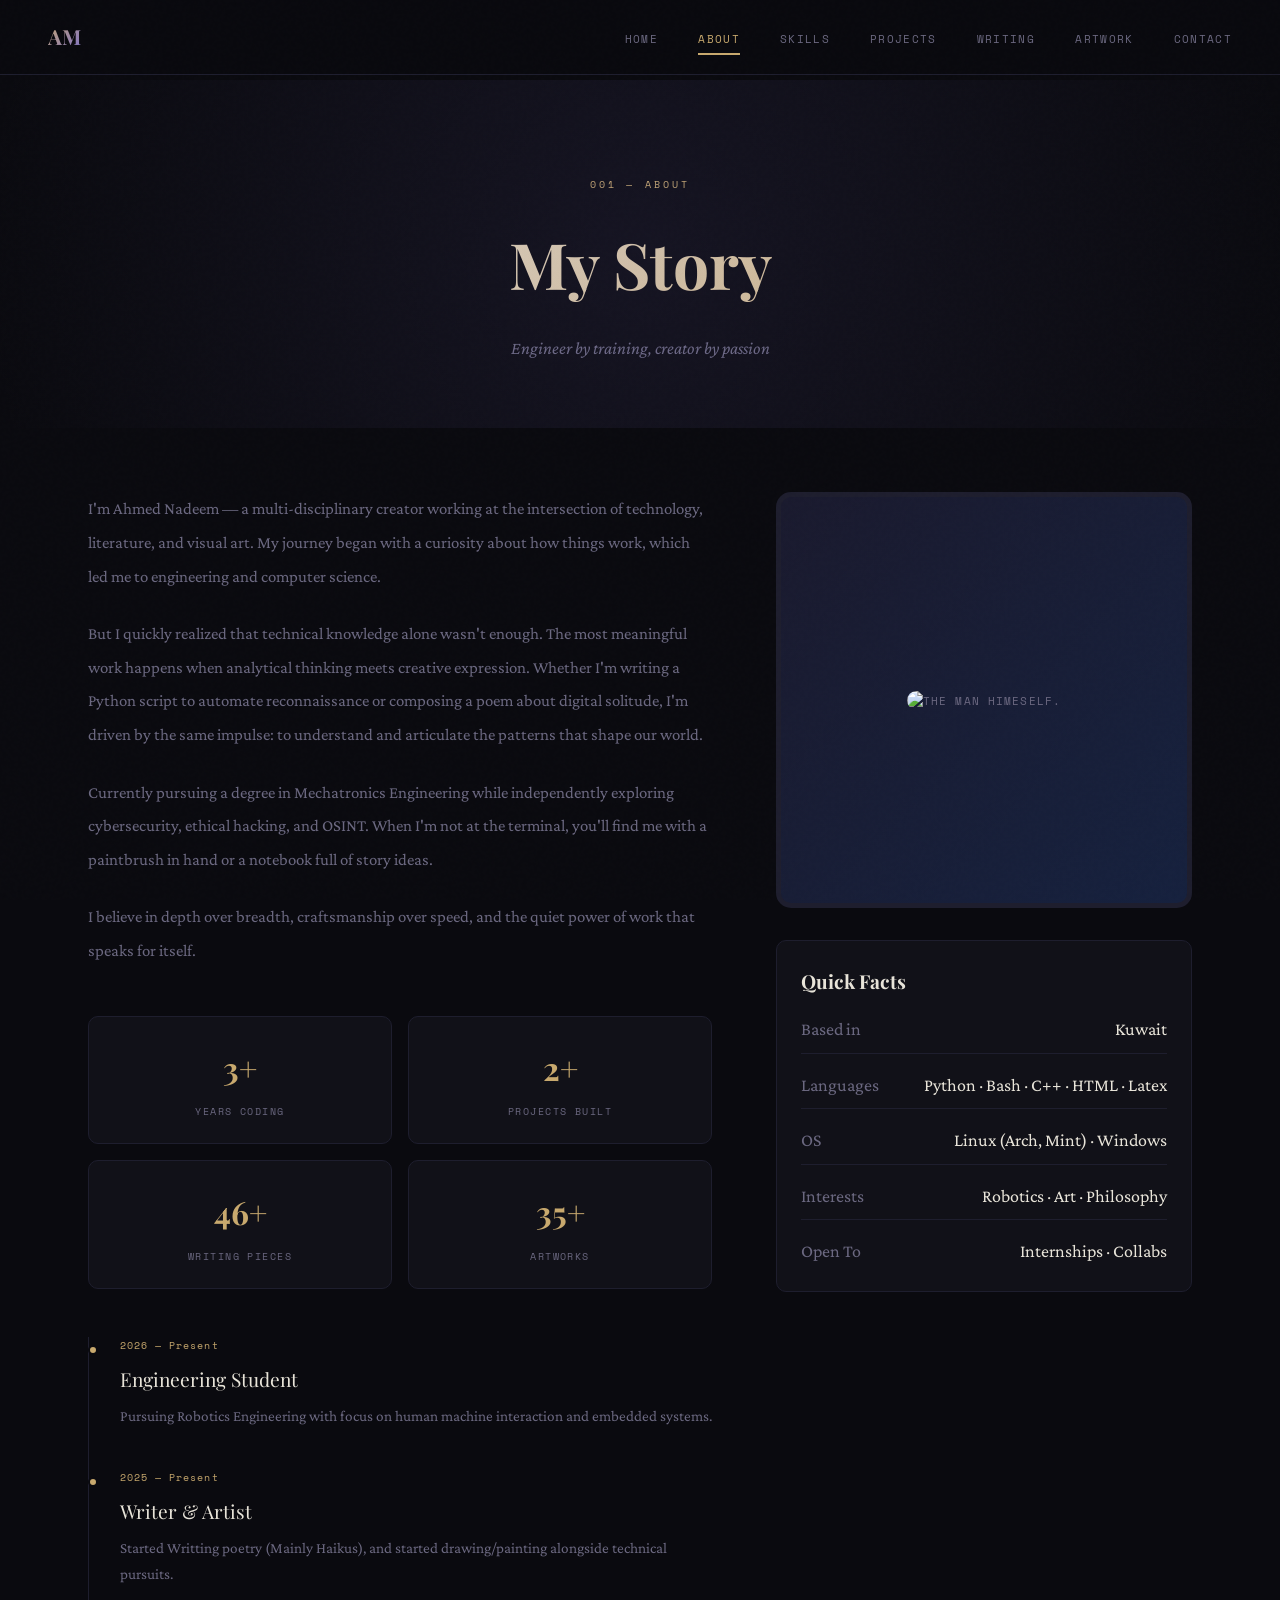
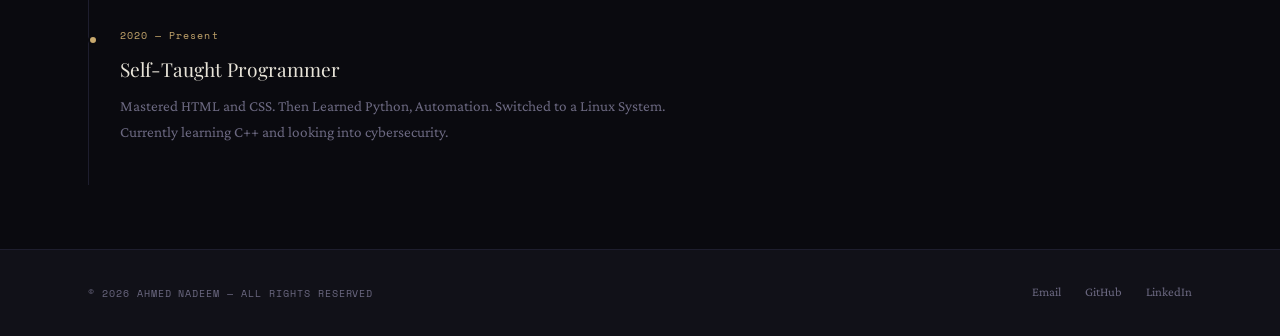
==== about.html @ 1e74234c "Initial commit of website folder" ====
<!DOCTYPE html>
<html lang="en">
	<head>
		<meta charset="UTF-8">
		<meta name="viewport" content="width=device-width, initial-scale=1.0">
		<title>About — Mughal Sahab</title>
		<link href="https://fonts.googleapis.com/css2?family=Playfair+Display:ital,wght@0,400;0,700;1,400&family=Space+Mono:wght@400;700&family=Crimson+Pro:ital,wght@0,300;0,400;1,300&display=swap" rel="stylesheet">
		<link rel="stylesheet" href="styles.css">
		<link rel="icon" type="ico" href="favicon.ico">
		<style>
			.about-layout {
				display: grid;
				grid-template-columns: 3fr 2fr;
				gap: 4rem;
				align-items: start;
			}
			
			.about-image {
				position: sticky;
				top: 100px;
			}
			
			.image-placeholder {
				aspect-ratio: 1/1;
				background: linear-gradient(135deg, #1a1a2e, #16213e);
				border: 5px solid var(--border);
				border-radius: 15px;
				display: flex;
				align-items: center;
				justify-content: center;
				color: var(--muted);
				font-family: 'Space Mono', monospace;
				font-size: 0.7rem;
				letter-spacing: 0.1em;
				text-transform: uppercase;
			}
			
			.bio-text {
				color: var(--muted);
				font-size: 1.05rem;
				line-height: 2;
			}
			
			.bio-text p {
				margin-bottom: 1.5rem;
			}
			
			.stats-grid {
				display: grid;
				grid-template-columns: repeat(2, 1fr);
				gap: 1rem;
				margin-top: 3rem;
			}
			
			.stat-card {
				background: var(--surface);
				border: 1px solid var(--border);
				border-radius: 10px;
				padding: 1.5rem;
				text-align: center;
			}
			
			.stat-number {
				font-family: 'Playfair Display', serif;
				font-size: 2rem;
				color: var(--accent);
				font-weight: 700;
			}
			
			.stat-label {
				font-family: 'Space Mono', monospace;
				font-size: 0.6rem;
				letter-spacing: 0.15em;
				text-transform: uppercase;
				color: var(--muted);
				margin-top: 0.5rem;
			}
			
			.timeline {
				margin-top: 3rem;
				position: relative;
				padding-left: 2rem;
			}
			
			.timeline::before {
				content: '';
				position: absolute;
				left: 0;
				top: 0;
				bottom: 0;
				width: 1px;
				background: var(--border);
			}
			
			.timeline-item {
				position: relative;
				padding-bottom: 2.5rem;
			}
			
			.timeline-item::before {
				content: '';
				position: absolute;
				left: -2rem;
				top: 0.5rem;
				width: 10px;
				height: 10px;
				border-radius: 50%;
				background: var(--accent);
				border: 2px solid var(--bg);
			}
			
			.timeline-year {
				font-family: 'Space Mono', monospace;
				font-size: 0.65rem;
				color: var(--accent);
				letter-spacing: 0.1em;
				margin-bottom: 0.5rem;
			}
			
			.timeline-title {
				font-family: 'Playfair Display', serif;
				font-size: 1.2rem;
				margin-bottom: 0.5rem;
			}
			
			.timeline-desc {
				color: var(--muted);
				font-size: 0.95rem;
			}
			
			@media (max-width: 768px) {
				.about-layout {
					grid-template-columns: 1fr;
				}
				
				.about-image {
					position: static;
				}
			}
		</style>
	</head>
	<body>
		<nav>
			<a href="index.html" class="nav-logo">AM</a>
			<button class="mobile-menu-btn">☰</button>
			<ul class="nav-links">
				<li><a href="index.html">Home</a></li>
				<li><a href="about.html">About</a></li>
				<li><a href="skills.html">Skills</a></li>
				<li><a href="projects.html">Projects</a></li>
				<li><a href="writing.html">Writing</a></li>
				<li><a href="artwork.html">Artwork</a></li>
				<li><a href="contact.html">Contact</a></li>
			</ul>
		</nav>

		<main>
			<div class="page-header">
				<div class="section-tag">001 — About</div>
				<h1 class="section-title">My Story</h1>
				<p class="section-subtitle">Engineer by training, creator by passion</p>
			</div>

			<section class="section-container">
				<div class="about-layout fade-in">
					<div class="about-text">
						<div class="bio-text">
							<p>I'm Ahmed Nadeem — a multi-disciplinary creator working at the intersection of technology, literature, and visual art. My journey began with a curiosity about how things work, which led me to engineering and computer science.</p>

							<p>But I quickly realized that technical knowledge alone wasn't enough. The most meaningful work happens when analytical thinking meets creative expression. Whether I'm writing a Python script to automate reconnaissance or composing a poem about digital solitude, I'm driven by the same impulse: to understand and articulate the patterns that shape our world.</p>

							<p>Currently pursuing a degree in Mechatronics Engineering while independently exploring cybersecurity, ethical hacking, and OSINT. When I'm not at the terminal, you'll find me with a paintbrush in hand or a notebook full of story ideas.</p>

							<p>I believe in depth over breadth, craftsmanship over speed, and the quiet power of work that speaks for itself.</p>
						</div>

						<div class="stats-grid">
							<div class="stat-card">
								<div class="stat-number">3+</div>
								<div class="stat-label">Years Coding</div>
							</div>
							<div class="stat-card">
								<div class="stat-number">2+</div>
								<div class="stat-label">Projects Built</div>
							</div>
							<div class="stat-card">
								<div class="stat-number">46+</div>
								<div class="stat-label">Writing Pieces</div>
							</div>
							<div class="stat-card">
								<div class="stat-number">35+</div>
								<div class="stat-label">Artworks</div>
							</div>
						</div>

						<div class="timeline">
							<div class="timeline-item">
								<div class="timeline-year">2026 — Present</div>
								<div class="timeline-title">Engineering Student</div>
								<div class="timeline-desc">Pursuing Robotics Engineering with focus on human machine interaction and embedded systems.</div>
							</div>
							<div class="timeline-item">
								<div class="timeline-year">2025 — Present</div>
								<div class="timeline-title">Writer & Artist</div>
								<div class="timeline-desc">Started Writting poetry (Mainly Haikus), and started drawing/painting alongside technical pursuits.</div>
							</div>
							<div class="timeline-item">
								<div class="timeline-year">2020 — Present</div>
								<div class="timeline-title">Self-Taught Programmer</div>
								<div class="timeline-desc">Mastered HTML and CSS. Then Learned Python, Automation. Switched to a Linux System. Currently learning C++ and looking into cybersecurity.</div>
							</div>
						</div>
					</div>

					<div class="about-image">
						<div class="image-placeholder">
							<img src="../../Downloads/About-IMG.jpeg" alt="The Man Himeself." style="border-radius: 13px; max-width: 100%; height:auto;">
						</div>
						<div style="margin-top: 2rem; padding: 1.5rem; background: var(--surface); border: 1px solid var(--border); border-radius: 10px;">
							<h3 style="font-family: 'Playfair Display', serif; margin-bottom: 1rem; font-size: 1.2rem;">Quick Facts</h3>
							<div style="display: flex; flex-direction: column; gap: 1rem;">
								<div style="display: flex; justify-content: space-between; padding-bottom: 0.5rem; border-bottom: 1px solid var(--border);">
									<span style="color: var(--muted);">Based in</span>
									<span>Kuwait</span>
								</div>
								<div style="display: flex; justify-content: space-between; padding-bottom: 0.5rem; border-bottom: 1px solid var(--border);">
									<span style="color: var(--muted);">Languages</span>
									<span>Python · Bash · C++ · HTML · Latex</span>
								</div>
								<div style="display: flex; justify-content: space-between; padding-bottom: 0.5rem; border-bottom: 1px solid var(--border);">
									<span style="color: var(--muted);">OS</span>
									<span>Linux (Arch, Mint) · Windows</span>
								</div>
								<div style="display: flex; justify-content: space-between; padding-bottom: 0.5rem; border-bottom: 1px solid var(--border);">
									<span style="color: var(--muted);">Interests</span>
									<span>Robotics · Art · Philosophy</span>
								</div>
								<div style="display: flex; justify-content: space-between;">
									<span style="color: var(--muted);">Open To</span>
									<span>Internships · Collabs</span>
								</div>
							</div>
						</div>
					</div>
				</div>
			</section>
		</main>

		<footer>
			<div class="footer-content">
				<p class="footer-text">© 2026 Ahmed Nadeem — All rights reserved</p>
				<div class="footer-links">
					<a href="mailto:your@email.com">Email</a>
					<a href="https://github.com/" target="_blank">GitHub</a>
					<a href="https://linkedin.com/" target="_blank">LinkedIn</a>
				</div>
			</div>
		</footer>

		<script src="script.js"></script>
	</body>
</html>
---- styles.css ----
/* ── CSS VARIABLES & RESET ── */
*,
*::before,
*::after {
  box-sizing: border-box;
  margin: 0;
  padding: 0;
}

:root {
  --bg: #0a0a0f;
  --surface: #111118;
  --border: #1e1e2e;
  --accent: #c8a96e;
  --accent2: #7c6fcd;
  --text: #e8e4d9;
  --muted: #6b6880;
  --code: #4ecdc4;
  --lit: #e8a598;
  --art: #98c8a0;
  --transition: 0.3s cubic-bezier(0.4, 0, 0.2, 1);
}



a {
  text-decoration: none;
}



html {
  scroll-behavior: smooth;
}

body {
  background: var(--bg);
  color: var(--text);
  font-family: 'Crimson Pro', serif;
  font-size: 18px;
  line-height: 1.7;
  overflow-x: hidden;
  min-height: 100vh;
  display: flex;
  flex-direction: column;
}

/* Noise texture overlay */
body::before {
  content: '';
  position: fixed;
  inset: 0;
  background-image: url("data:image/svg+xml,%3Csvg viewBox='0 0 256 256' xmlns='http://www.w3.org/2000/svg'%3E%3Cfilter id='n'%3E%3CfeTurbulence type='fractalNoise' baseFrequency='0.9' numOctaves='4' stitchTiles='stitch'/%3E%3C/filter%3E%3Crect width='100%25' height='100%25' filter='url(%23n)' opacity='0.03'/%3E%3C/svg%3E");
  pointer-events: none;
  z-index: 1000;
  opacity: 0.4;
}

/* ── NAVIGATION ── */
nav {
  position: fixed;
  top: 0;
  width: 100%;
  z-index: 100;
  background: rgba(10, 10, 15, 0.85);
  backdrop-filter: blur(12px);
  border-bottom: 1px solid var(--border);
  padding: 1.2rem 3rem;
  display: flex;
  justify-content: space-between;
  align-items: center;
}

.nav-logo {
  font-family: 'Playfair Display', serif;
  font-size: 1.3rem;
  text-decoration: none;
  background: linear-gradient(135deg, var(--accent), var(--accent2));
  -webkit-background-clip: text;
  -webkit-text-fill-color: transparent;
  background-clip: text;
  font-weight: 700;
}

.nav-links {
  display: flex;
  gap: 2.5rem;
  list-style: none;
  align-items: center;
}

.nav-links a {
  font-family: 'Space Mono', monospace;
  font-size: 0.7rem;
  color: var(--muted);
  text-decoration: none;
  letter-spacing: 0.12em;
  text-transform: uppercase;
  transition: all var(--transition);
  padding: 0.5rem 0;
  position: relative;
}

.nav-links a::after {
  content: '';
  position: absolute;
  bottom: 0;
  left: 0;
  width: 0;
  height: 2px;
  background: var(--accent);
  transition: width var(--transition);
}

.nav-links a:hover::after,
.nav-links a.active::after {
  width: 100%;
}

.nav-links a:hover,
.nav-links a.active {
  color: var(--accent);
}

/* Mobile menu button */
.mobile-menu-btn {
  display: none;
  background: none;
  border: none;
  color: var(--text);
  font-size: 1.5rem;
  cursor: pointer;
  padding: 0.5rem;
}

/* ── MAIN CONTENT ── */
main {
  flex: 1;
  margin-top: 80px;
}

/* ── SECTION STYLES ── */
.section-container {
  max-width: 1200px;
  margin: 0 auto;
  padding: 4rem 3rem;
}

.section-header {
  text-align: center;
  margin-bottom: 4rem;
}

.section-tag {
  font-family: 'Space Mono', monospace;
  font-size: 0.65rem;
  letter-spacing: 0.3em;
  text-transform: uppercase;
  color: var(--accent);
  margin-bottom: 1rem;
}

.section-title {
  font-family: 'Playfair Display', serif;
  font-size: clamp(2.5rem, 5vw, 4rem);
  font-weight: 700;
  background: linear-gradient(135deg, var(--text), var(--accent));
  -webkit-background-clip: text;
  -webkit-text-fill-color: transparent;
  background-clip: text;
  margin-bottom: 1rem;
}

.section-subtitle {
  font-size: 1.1rem;
  color: var(--muted);
  max-width: 600px;
  margin: 0 auto;
  font-style: italic;
}

/* ── GRID LAYOUTS ── */
.grid-2 {
  display: grid;
  grid-template-columns: repeat(2, 1fr);
  gap: 3rem;
}

.grid-3 {
  display: grid;
  grid-template-columns: repeat(3, 1fr);
  gap: 2rem;
}

.grid-4 {
  display: grid;
  grid-template-columns: repeat(4, 1fr);
  gap: 1rem;

}

/* ── CARDS ── */
.card {
  background: var(--surface);
  border: 1px solid var(--border);
  border-radius: 12px;
  padding: 2rem;
  transition: all var(--transition);
  position: relative;
  overflow: hidden;
}

.card::before {
  content: '';
  position: absolute;
  inset: 0;
  background: linear-gradient(135deg, rgba(124, 111, 205, 0.05), transparent);
  opacity: 0;
  transition: opacity var(--transition);
}

.card:hover {
  transform: translateY(-4px);
  border-color: var(--accent2);
}

.card:hover::before {
  opacity: 1;
}

/* ── BUTTONS ── */
.btn {
  display: inline-flex;
  align-items: center;
  gap: 0.75rem;
  padding: 0.75rem 1.5rem;
  font-family: 'Space Mono', monospace;
  font-size: 0.65rem;
  letter-spacing: 0.12em;
  text-transform: uppercase;
  text-decoration: none;
  border-radius: 8px;
  transition: all var(--transition);
  cursor: pointer;
  border: 1px solid var(--accent);
  background: transparent;
  color: var(--accent);
}

.btn:hover {
  background: var(--accent);
  color: var(--bg);
  transform: translateY(-2px);
}

.btn-primary {
  background: linear-gradient(135deg, var(--accent), var(--accent2));
  border: none;
  color: var(--bg);
  font-weight: 700;
}

.btn-primary:hover {
  transform: translateY(-2px);
  box-shadow: 0 10px 30px rgba(200, 169, 110, 0.3);
}

/* ── PAGE HEADER ── */
.page-header {
  text-align: center;
  padding: 6rem 2rem 4rem;
  position: relative;
  overflow: hidden;
}

.page-header::before {
  content: '';
  position: absolute;
  inset: 0;
  background: radial-gradient(circle at 50% 50%, rgba(124, 111, 205, 0.1), transparent);
}

/* ── FOOTER ── */
footer {
  border-top: 1px solid var(--border);
  background: var(--surface);
  margin-top: auto;
}

.footer-content {
  max-width: 1200px;
  margin: 0 auto;
  padding: 2rem 3rem;
  display: flex;
  justify-content: space-between;
  align-items: center;
}

.footer-text {
  font-family: 'Space Mono', monospace;
  font-size: 0.6rem;
  letter-spacing: 0.1em;
  color: var(--muted);
  text-transform: uppercase;
}

.footer-links {
  display: flex;
  gap: 1.5rem;
}

.footer-links a {
  color: var(--muted);
  text-decoration: none;
  font-size: 0.8rem;
  transition: color var(--transition);
}

.footer-links a:hover {
  color: var(--accent);
}

/* ── ANIMATIONS ── */
.fade-in {
  opacity: 0;
  transform: translateY(30px);
  transition: opacity 0.7s ease, transform 0.7s ease;
}

.fade-in.visible {
  opacity: 1;
  transform: translateY(0);
}

/* ── RESPONSIVE ── */
@media (max-width: 768px) {
  nav {
    padding: 1rem 1.5rem;
  }

  .nav-links {
    display: none;
    position: fixed;
    top: 70px;
    left: 0;
    right: 0;
    background: var(--surface);
    flex-direction: column;
    padding: 2rem;
    border-bottom: 1px solid var(--border);
  }

  .nav-links.active {
    display: flex;
  }

  .mobile-menu-btn {
    display: block;
  }

  .section-container {
    padding: 3rem 1.5rem;
  }

  .grid-2,
  .grid-3 {
    grid-template-columns: 1fr;
  }

  .footer-content {
    flex-direction: column;
    gap: 1rem;
    text-align: center;
  }
}

/* Hide items that don't match the active filter */
.content-item.hidden {
  display: none;
}

.no-projects-card,
.no-writings-card {
  grid-column: 1 / -1;
  /* Spans across both grid columns */
  text-align: center;
  padding: 4rem 2rem;
  border: 1px dashed var(--muted);
  /* Techy dashed outline */
  border-radius: 12px;
  background: var(--surface);
  color: var(--muted);
  display: flex;
  flex-direction: column;
  align-items: center;
  justify-content: center;
  gap: 1rem;
}

.no-projects-card h5,
.no-writings-card h5 {
  font-family: 'Playfair Display', serif;
  font-size: 1.1rem;
  letter-spacing: 0.05em;
}

/* Hard override to make sure hidden works universally */
.hidden {
  display: none !important;
}

/* ——— THE FIXED TRANSPARENT ROMAN NUMERAL ——— */
.writing-number {
  font-family: 'Playfair Display', serif;
  /* Restores editorial serif typography */
  font-style: italic;
  /* Premium literary slant */
  font-size: 5.5rem;
  /* 🔥 Bumped up from 3.5rem to command presence */
  line-height: 1;
  /* Clean bounding box alignment */
  color: #ffffff;
  /* Crisp white baseline */
  opacity: 0.12;
  /* Softened slightly for an elegant watermark look */

  /*  THE FIX Spans the full height of the card and centers perfectly */
  display: flex;
  align-items: center;
  justify-content: center;
  height: 100%;
  text-align: center;
  user-select: none;
  /* Prevents accidental selection highlighting */
}

/*About Page Image*/
/* .image-placeholder {
  background-image: url('../../Downloads/About-IMG.jpeg');
  background-size: cover;
  background-position: center;
  width: 400px;
  height: 200px;
}*/
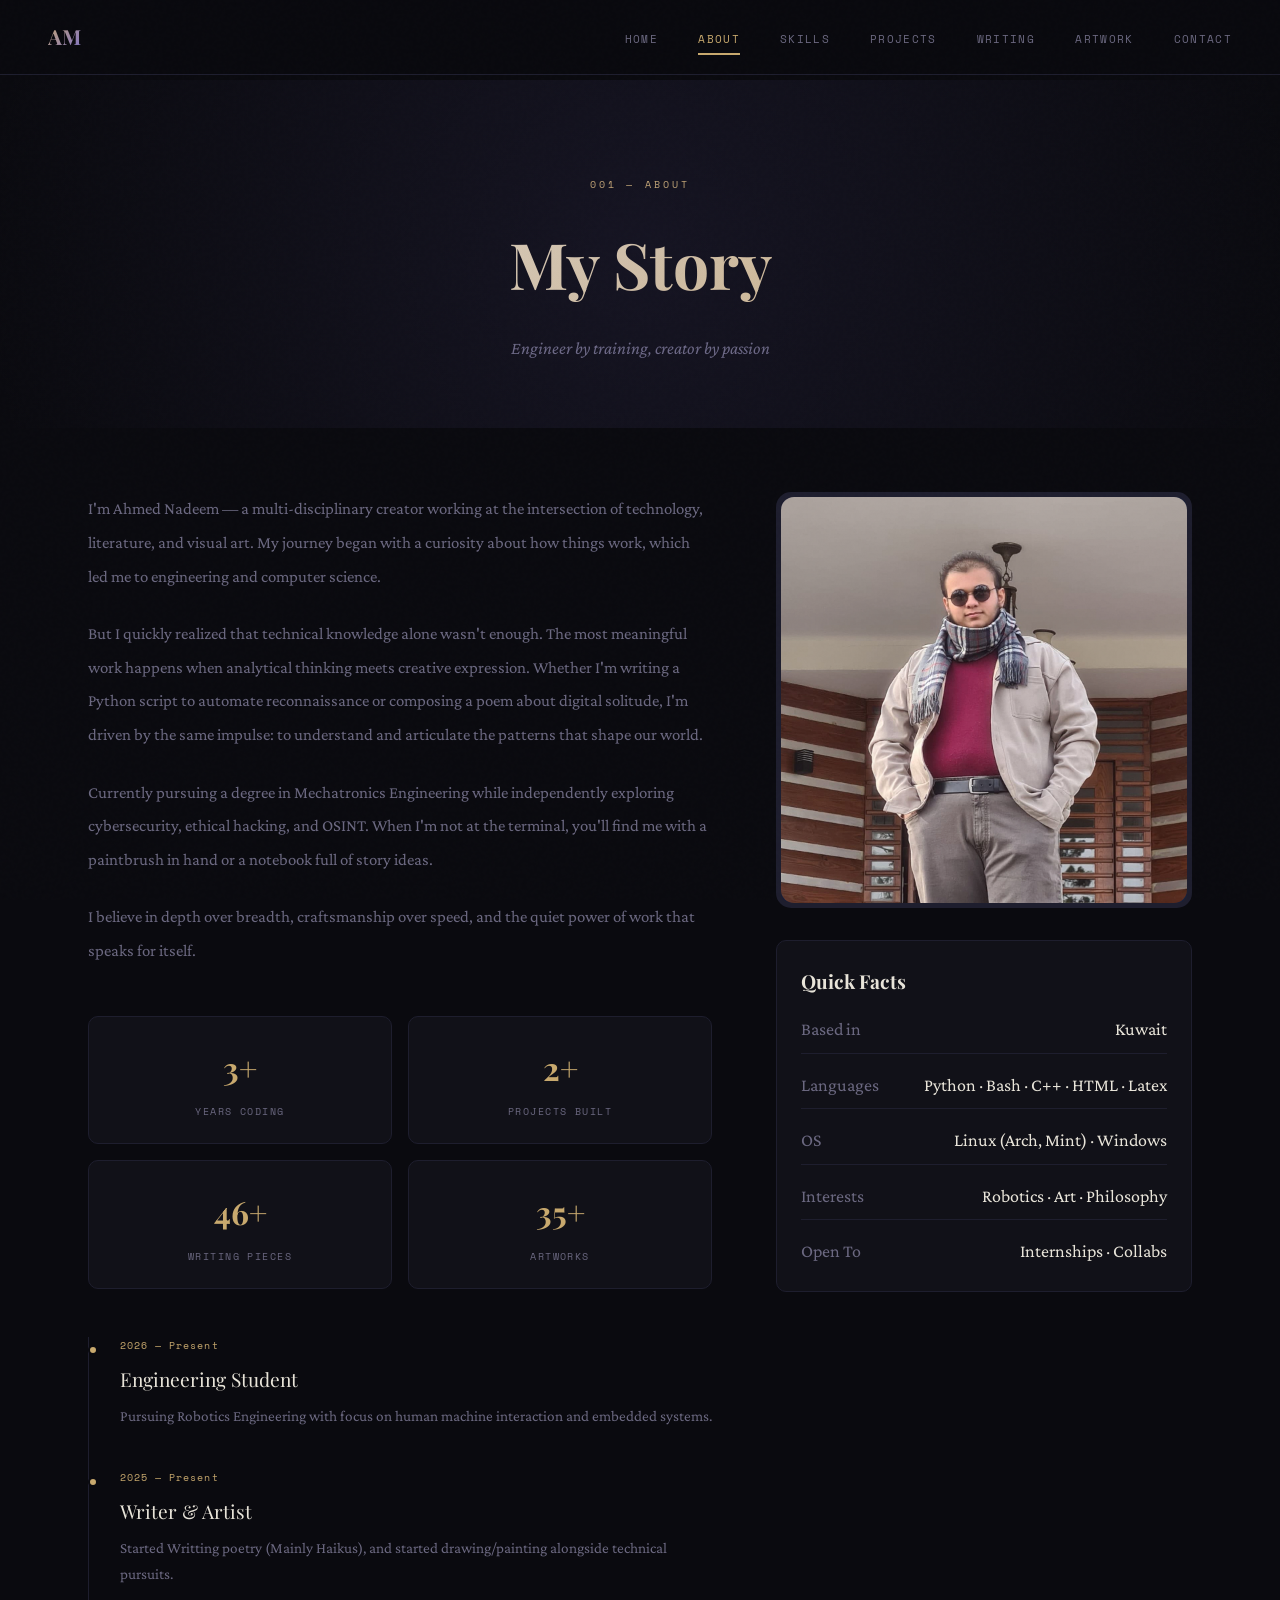
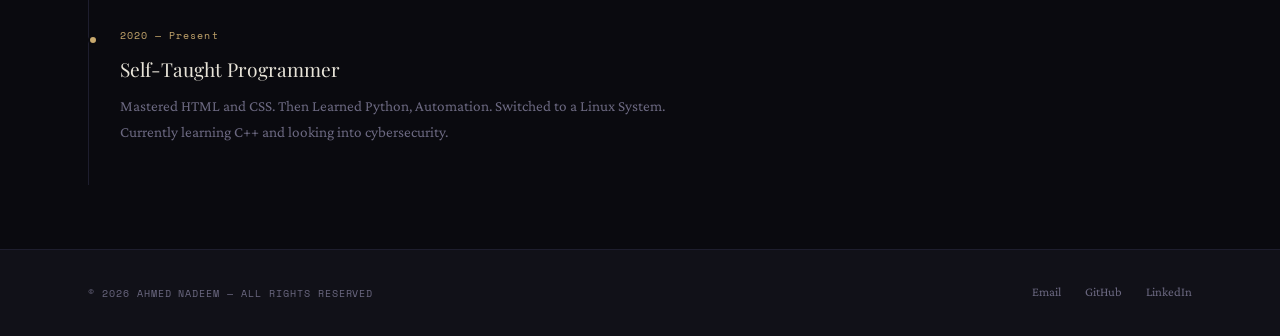
==== commit b3e95dc8: "About Page Image" ====
--- a/about.html
+++ b/about.html
@@ -214,7 +214,7 @@
 
 					<div class="about-image">
 						<div class="image-placeholder">
-							<img src="../../Downloads/About-IMG.jpeg" alt="The Man Himeself." style="border-radius: 13px; max-width: 100%; height:auto;">
+							<img src="About-IMG.jpeg" alt="The Man Himeself." style="border-radius: 13px; max-width: 100%; height:auto;">
 						</div>
 						<div style="margin-top: 2rem; padding: 1.5rem; background: var(--surface); border: 1px solid var(--border); border-radius: 10px;">
 							<h3 style="font-family: 'Playfair Display', serif; margin-bottom: 1rem; font-size: 1.2rem;">Quick Facts</h3>
